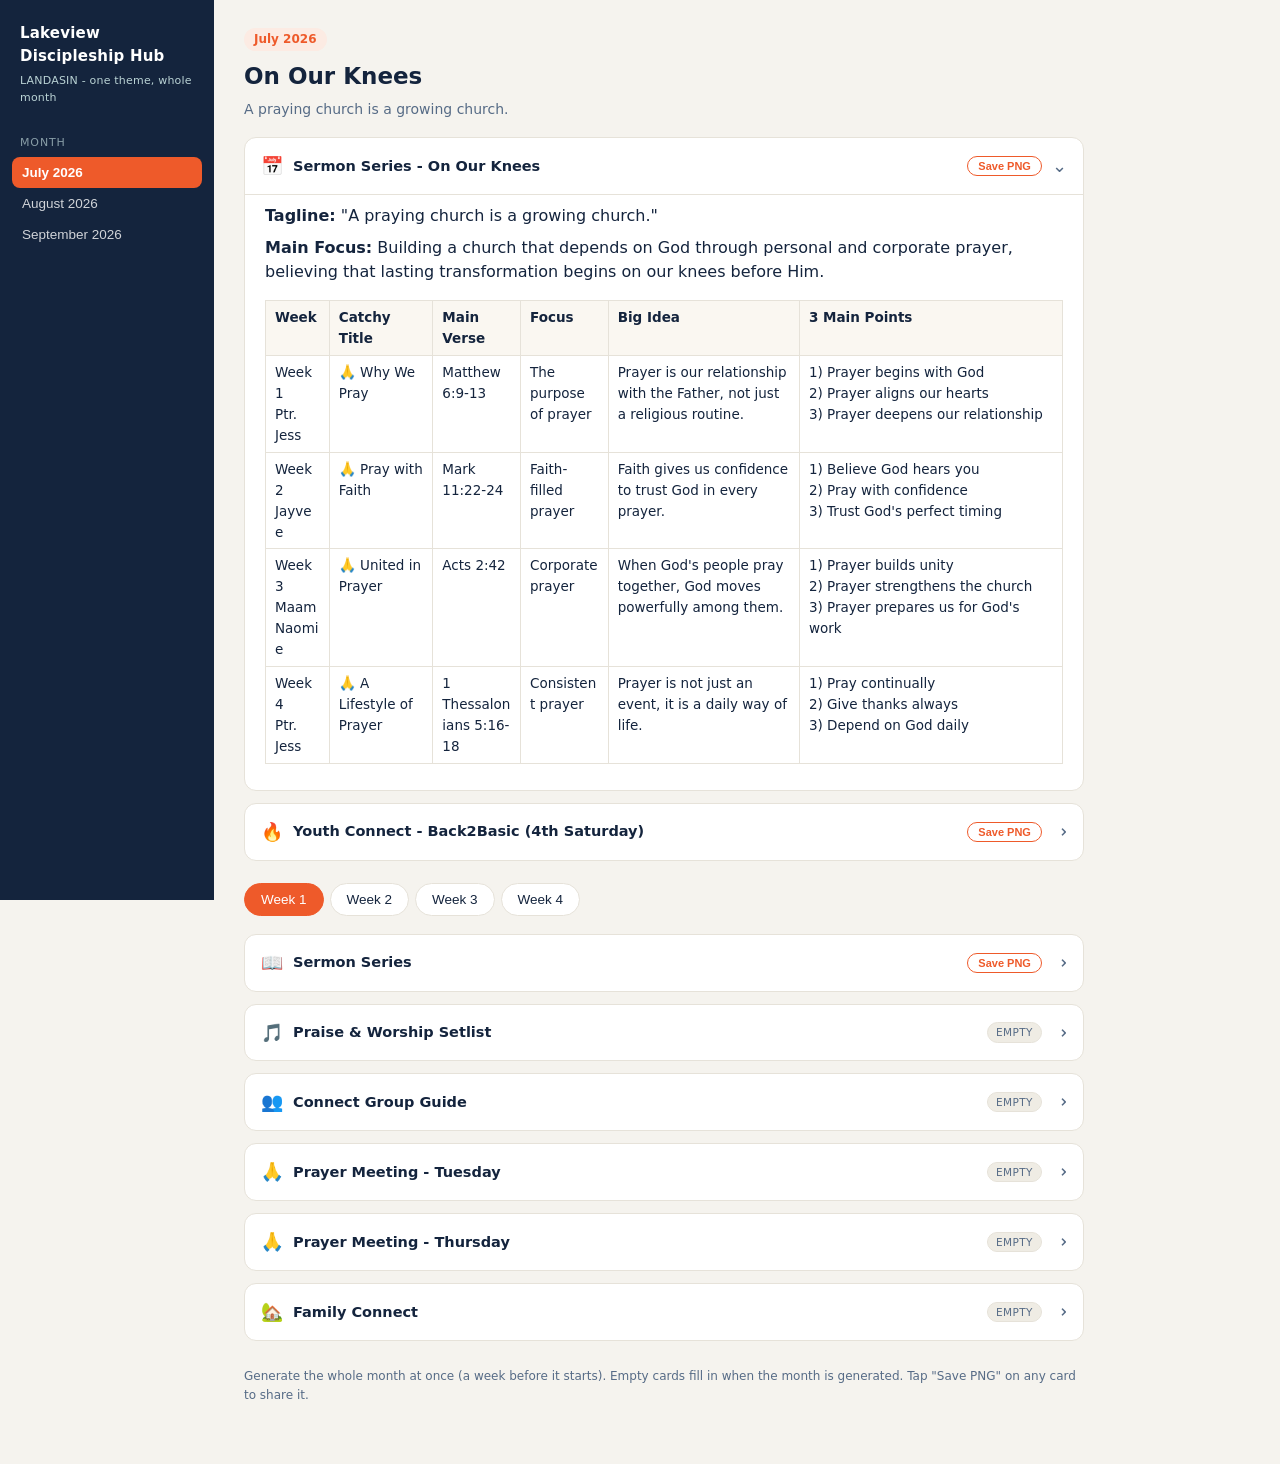
==== discipleship-hub/index.html @ 2da3706a "Add discipleship-hub (not linked in nav yet) Standalone hub at /discipleship-hub: monthly disciplesh" ====
<!doctype html>
<html lang="en">
<head>
<meta charset="utf-8">
<meta name="viewport" content="width=device-width, initial-scale=1">
<title>Lakeview Discipleship Hub</title>
<style>
  :root{
    --navy:#14243D; --navy-2:#0E2E57; --coral:#EE5A2A; --coral-soft:#FCEBE3;
    --slate:#566B86; --teal:#B9D2D4; --cream:#F5F0E3;
    --bg:#f5f3ee; --panel:#ffffff; --ink:#14243D; --muted:#566B86; --line:#e6e2d9;
    --radius:8px;
  }
  *{box-sizing:border-box}
  body{margin:0;font-family:"Avenir Next","Segoe UI",system-ui,-apple-system,Helvetica,Arial,sans-serif;background:var(--bg);color:var(--ink);line-height:1.55}
  .app{display:flex;min-height:100vh}
  .side{width:214px;flex:none;background:var(--navy);color:rgba(255,255,255,.78);padding:18px 12px;position:sticky;top:0;height:100vh;overflow:auto}
  .brand{font-weight:700;font-size:15px;color:#fff;padding:4px 8px 14px;letter-spacing:.2px}
  .brand small{display:block;font-weight:400;font-size:11px;color:var(--teal);margin-top:3px}
  .nav-h{font-size:11px;text-transform:uppercase;letter-spacing:.08em;color:rgba(185,210,212,.7);margin:14px 8px 6px}
  .month{display:block;width:100%;text-align:left;background:none;border:none;color:rgba(255,255,255,.8);padding:8px 10px;border-radius:8px;cursor:pointer;font-size:13.5px}
  .month:hover{background:rgba(255,255,255,.09);color:#fff}
  .month.active{background:var(--coral);color:#fff;font-weight:600}
  .main{flex:1;padding:26px 30px 60px;max-width:900px}
  .series{font-size:23px;font-weight:700;margin:0;color:var(--navy)}
  .series-arc{color:var(--muted);font-size:14px;margin:5px 0 0}
  .month-tag{display:inline-block;font-size:12px;color:var(--coral);background:var(--coral-soft);padding:2px 10px;border-radius:999px;margin-bottom:8px;font-weight:600}
  .weeks{display:flex;gap:6px;margin:22px 0 18px;flex-wrap:wrap}
  .wk{border:1px solid var(--line);background:var(--panel);color:var(--ink);padding:8px 16px;border-radius:999px;cursor:pointer;font-size:13.5px;font-weight:500}
  .wk:hover{border-color:var(--coral)}
  .wk.active{background:var(--coral);color:#fff;border-color:var(--coral)}
  .card{border:1px solid var(--line);background:var(--panel);border-radius:12px;margin-bottom:12px;overflow:hidden}
  .card-h{display:flex;align-items:center;gap:10px;padding:14px 16px;cursor:pointer;user-select:none}
  .card-h .ic{font-size:18px}
  .card-h .t{font-weight:600;font-size:14.5px;flex:1;color:var(--navy)}
  .card-h .cx{color:var(--muted);font-size:18px;transition:transform .18s}
  .card.collapsed .cx{transform:rotate(-90deg)}
  .card.collapsed .card-b{display:none}
  .card-b{padding:2px 20px 18px;border-top:1px solid var(--line)}
  .pngbtn{font-size:11px;color:var(--coral);background:transparent;border:1px solid var(--coral);padding:3px 10px;border-radius:999px;cursor:pointer;white-space:nowrap;font-weight:600}
  .pngbtn:hover{background:var(--coral);color:#fff}
  .empty{color:var(--muted);font-size:13.5px;padding:10px 0}
  .tag-empty{font-size:10.5px;color:var(--muted);background:#efece4;border:1px solid var(--line);padding:1px 8px;border-radius:999px;text-transform:uppercase;letter-spacing:.04em}
  .md h2{font-size:19px;margin:14px 0 6px;color:var(--navy)}
  .md h3{font-size:16px;margin:14px 0 4px;color:var(--navy)}
  .md h4{font-size:14.5px;margin:12px 0 3px;color:var(--navy)}
  .md p{margin:7px 0}
  .md ul,.md ol{margin:6px 0;padding-left:22px}
  .md li{margin:3px 0}
  .md blockquote{margin:8px 0;padding:6px 14px;border-left:3px solid var(--coral);background:var(--coral-soft);border-radius:0 8px 8px 0;color:#5a3b30}
  .md hr{border:none;border-top:1px solid var(--line);margin:14px 0}
  .tw{overflow-x:auto}
  .series-table table{table-layout:fixed}
  .series-table td,.series-table th{overflow-wrap:break-word;word-break:break-word}
  .series-table th:nth-child(1),.series-table td:nth-child(1){width:8%}
  .series-table th:nth-child(2),.series-table td:nth-child(2){width:13%}
  .series-table th:nth-child(3),.series-table td:nth-child(3){width:11%}
  .series-table th:nth-child(4),.series-table td:nth-child(4){width:11%}
  .series-table th:nth-child(5),.series-table td:nth-child(5){width:24%}
  .series-table th:nth-child(6),.series-table td:nth-child(6){width:33%}
  .md table{border-collapse:collapse;width:100%;font-size:13.5px;margin:8px 0}
  .md th,.md td{border:1px solid var(--line);padding:6px 9px;text-align:left;vertical-align:top}
  .md th{background:#faf7f1;font-weight:600;color:var(--navy)}
  .md code{background:#f1ede4;padding:1px 5px;border-radius:5px;font-size:12.5px}
  .exp-foot{margin-top:14px;padding-top:10px;border-top:1px solid var(--line);font-size:11.5px;color:var(--muted)}
  .foot{color:var(--muted);font-size:12px;margin-top:26px}
  .msg{color:var(--muted);font-size:14px;padding:20px 0}
  @media (max-width:760px){
    .app{flex-direction:column}
    .side{width:auto;height:auto;position:sticky;top:0;z-index:5;padding:12px 14px}
    .nav-h{display:none}
    #months{display:flex;gap:8px;overflow-x:auto;padding-bottom:2px;-webkit-overflow-scrolling:touch}
    .month{width:auto;flex:0 0 auto;white-space:nowrap;padding:7px 14px;border:1px solid rgba(255,255,255,.16)}
    .main{padding:16px 15px 48px;max-width:100%}
    .series{font-size:20px}
    .card-b{padding:2px 15px 16px}
  }
</style>
</head>
<body>
<div class="app">
  <aside class="side">
    <div class="brand">Lakeview Discipleship Hub<small>LANDASIN - one theme, whole month</small></div>
    <div class="nav-h">Month</div>
    <div id="months"></div>
  </aside>
  <main class="main" id="main"><div class="msg">Loading...</div></main>
</div>

<script>
const RES = [
  {key:'sermon', ic:'📖', label:'Sermon Series'},
  {key:'setlist', ic:'🎵', label:'Praise & Worship Setlist'},
  {key:'connectGroup', ic:'👥', label:'Connect Group Guide'},
  {key:'prayerTue', ic:'🙏', label:'Prayer Meeting - Tuesday'},
  {key:'prayerThu', ic:'🙏', label:'Prayer Meeting - Thursday'},
  {key:'familyConnect', ic:'🏡', label:'Family Connect'}
];

let monthsList = [];
let cache = {};
let state = { month: null, week: 1 };

function esc(s){ return String(s).replace(/&/g,'&amp;').replace(/</g,'&lt;').replace(/>/g,'&gt;'); }
function inline(s){
  s = esc(s);
  s = s.replace(/\*\*([^*]+)\*\*/g,'<strong>$1</strong>');
  s = s.replace(/\*([^*]+)\*/g,'<em>$1</em>');
  s = s.replace(/`([^`]+)`/g,'<code>$1</code>');
  return s;
}
function md(src){
  if(!src) return '';
  const lines = src.split('\n');
  let html = '', i = 0;
  while(i < lines.length){
    let ln = lines[i];
    if(/^\s*$/.test(ln)){ i++; continue; }
    if(/^\|/.test(ln)){
      let tbl = []; while(i < lines.length && /^\|/.test(lines[i])){ tbl.push(lines[i]); i++; }
      const rows = tbl.filter(r => !/^\|[\s|:-]+\|?\s*$/.test(r));
      html += '<div class="tw"><table>';
      rows.forEach((r, ri) => {
        const cells = r.split('|').slice(1,-1).map(c => c.trim());
        const tag = ri===0 ? 'th' : 'td';
        html += '<tr>' + cells.map(c => '<'+tag+'>'+inline(c).replace(/&lt;br\s*\/?&gt;/gi,'<br>')+'</'+tag+'>').join('') + '</tr>';
      });
      html += '</table></div>'; continue;
    }
    let m;
    if(m = ln.match(/^(#{1,4})\s+(.*)$/)){ const lv = Math.min(m[1].length+1,4); html += '<h'+lv+'>'+inline(m[2])+'</h'+lv+'>'; i++; continue; }
    if(/^>\s?/.test(ln)){ html += '<blockquote>'+inline(ln.replace(/^>\s?/,''))+'</blockquote>'; i++; continue; }
    if(/^---\s*$/.test(ln)){ html += '<hr>'; i++; continue; }
    if(/^\s*[-*]\s+/.test(ln) || /^\s*\d+\.\s+/.test(ln)){
      const ordered = /^\s*\d+\./.test(ln);
      html += ordered ? '<ol>' : '<ul>';
      while(i < lines.length && (/^\s*[-*]\s+/.test(lines[i]) || /^\s*\d+\.\s+/.test(lines[i]))){
        const indent = lines[i].match(/^\s*/)[0].length;
        let txt = lines[i].replace(/^\s*(?:[-*]|\d+\.)\s+/,'');
        html += '<li'+(indent>=2?' style="list-style:circle"':'')+'>'+inline(txt)+'</li>';
        i++;
      }
      html += ordered ? '</ol>' : '</ul>'; continue;
    }
    html += '<p>'+inline(ln)+'</p>'; i++;
  }
  return html;
}

function renderMonths(){
  const el = document.getElementById('months');
  el.innerHTML = monthsList.map(m =>
    '<button class="month'+(m.key===state.month?' active':'')+'" data-m="'+m.key+'">'+esc(m.label)+'</button>'
  ).join('');
  el.querySelectorAll('.month').forEach(b => b.onclick = () => loadMonth(b.dataset.m));
}

function cardHead(ic,label,has){
  return '<div class="card-h" data-toggle="1"><span class="ic">'+ic+'</span><span class="t">'+esc(label)+'</span>'
    + (has===false?'<span class="tag-empty">empty</span>':'')
    + (has!==false?'<button class="pngbtn no-export" data-png="1">Save PNG</button>':'')
    + '<span class="cx no-export">⌄</span></div>';
}
function card(res, content){
  const has = !!content;
  const body = has ? '<div class="md">'+md(content)+'</div>' : '<div class="empty">Not generated yet - it fills in when the month is generated.</div>';
  return '<div class="card collapsed" data-label="'+esc(res.label)+'" data-scope="week">'
    + cardHead(res.ic, res.label, has)
    + '<div class="card-b">'+body+'</div></div>';
}

function sanitize(s){ return s.replace(/[^a-z0-9]+/gi,'-').replace(/^-+|-+$/g,''); }

function exportCard(cardEl, footerText, fileName, W, scale){
  W = W || 680; scale = scale || 3;
  const css = [...document.querySelectorAll('style')].map(s => s.textContent).join('\n');
  const clone = cardEl.cloneNode(true);
  clone.classList.remove('collapsed');
  clone.querySelectorAll('.no-export').forEach(n => n.remove());
  clone.style.margin = '0';
  const foot = document.createElement('div');
  foot.className = 'exp-foot';
  foot.textContent = footerText;
  (clone.querySelector('.card-b') || clone).appendChild(foot);
  const inner = document.createElement('div');
  inner.style.cssText = 'width:'+W+'px;background:#fff;padding:16px';
  inner.appendChild(clone);
  const meas = document.createElement('div');
  meas.style.cssText = 'position:fixed;left:-99999px;top:0';
  meas.appendChild(inner);
  document.body.appendChild(meas);
  const H = Math.ceil(inner.getBoundingClientRect().height);
  const htmlStr = new XMLSerializer().serializeToString(inner);
  document.body.removeChild(meas);
  const svg = '<svg xmlns="http://www.w3.org/2000/svg" width="'+W+'" height="'+H+'"><foreignObject width="100%" height="100%"><div xmlns="http://www.w3.org/1999/xhtml"><style>'+css+'</style>'+htmlStr+'</div></foreignObject></svg>';
  const img = new Image();
  img.onload = () => {
    try{
      const c = document.createElement('canvas');
      c.width = W * scale; c.height = H * scale;
      const x = c.getContext('2d');
      x.fillStyle = '#fff'; x.fillRect(0, 0, c.width, c.height);
      x.drawImage(img, 0, 0, c.width, c.height);
      const trigger = (href, revoke) => {
        const a = document.createElement('a');
        a.download = fileName; a.href = href;
        document.body.appendChild(a); a.click(); a.remove();
        if(revoke) setTimeout(() => URL.revokeObjectURL(href), 5000);
      };
      if(c.toBlob){
        c.toBlob(bl => { bl ? trigger(URL.createObjectURL(bl), true) : trigger(c.toDataURL('image/png')); }, 'image/png');
      } else { trigger(c.toDataURL('image/png')); }
    }catch(err){ alert('Could not save the PNG - your browser blocked the export (' + err.message + ').'); }
  };
  img.onerror = () => alert('Could not render the PNG. Please open the hub in Chrome or Safari on a computer.');
  img.src = 'data:image/svg+xml;base64,' + btoa(unescape(encodeURIComponent(svg)));
}

function render(){
  renderMonths();
  const M = cache[state.month];
  if(!M){ return; }
  const wk = (M.weeks && M.weeks[String(state.week)]) || {};
  let h = '';
  h += '<div class="month-tag">'+esc(M.label)+'</div>';
  if(M.seriesTitle){
    h += '<h1 class="series">'+esc(M.seriesTitle)+'</h1>';
    if(M.seriesArc) h += '<p class="series-arc">'+esc(M.seriesArc)+'</p>';
  } else {
    h += '<h1 class="series">No series yet</h1><p class="series-arc">Give the monthly theme and generate the month to populate this.</p>';
  }
  if(M.seriesOverview){
    h += '<div class="card" data-label="Sermon Series" data-scope="month" data-exportw="1080" style="margin-top:16px">'
      + cardHead('📅', M.seriesOverview.title, true)
      + '<div class="card-b"><div class="md series-table">'+md(M.seriesOverview.md)+'</div></div></div>';
  }
  if(M.youthConnect){
    h += '<div class="card collapsed" data-label="Youth Connect" data-scope="month" style="margin-top:12px">'
      + cardHead('🔥', M.youthConnect.title, true)
      + '<div class="card-b"><div class="md">'+md(M.youthConnect.md)+'</div></div></div>';
  }
  h += '<div class="weeks">'+[1,2,3,4].map(w => '<button class="wk'+(w===state.week?' active':'')+'" data-w="'+w+'">Week '+w+'</button>').join('')+'</div>';
  h += RES.map(r => card(r, wk[r.key])).join('');
  h += '<div class="foot">Generate the whole month at once (a week before it starts). Empty cards fill in when the month is generated. Tap "Save PNG" on any card to share it.</div>';
  const main = document.getElementById('main');
  main.innerHTML = h;
  main.querySelectorAll('.wk').forEach(b => b.onclick = () => { state.week = +b.dataset.w; render(); });
  main.querySelectorAll('[data-toggle]').forEach(hd => hd.onclick = () => hd.parentElement.classList.toggle('collapsed'));
  main.querySelectorAll('.pngbtn').forEach(btn => btn.onclick = (e) => {
    e.stopPropagation();
    const cd = btn.closest('.card');
    const title = cd.dataset.label;
    const isMonth = cd.dataset.scope === 'month';
    const ctx = isMonth ? '' : ('Week ' + state.week);
    const footer = 'Lakeview UMC   ·   ' + M.label + (ctx ? '   ·   ' + ctx : '');
    const fname = sanitize(title + ' ' + M.label + (ctx ? ' ' + ctx : '')) + '.png';
    const ew = parseInt(cd.dataset.exportw) || 680;
    exportCard(cd, footer, fname, ew, 3);
  });
}

async function loadMonth(key){
  state.month = key; state.week = 1;
  if(!cache[key]){
    try{
      const r = await fetch('data/'+key+'.json', {cache:'no-store'});
      cache[key] = await r.json();
    }catch(e){
      document.getElementById('main').innerHTML = '<div class="msg">Could not load '+esc(key)+'. If you opened this file directly, run it through a web server (or GitHub Pages) - browsers block loading data files from file://.</div>';
      renderMonths(); return;
    }
  }
  render();
}

async function boot(){
  try{
    const r = await fetch('data/index.json', {cache:'no-store'});
    const idx = await r.json();
    monthsList = idx.months || [];
  }catch(e){
    document.getElementById('main').innerHTML = '<div class="msg">Could not load the month index. Serve this over a web server or GitHub Pages - opening the HTML directly from disk blocks data loading.</div>';
    return;
  }
  if(monthsList.length) loadMonth(monthsList[0].key);
}
boot();
</script>
</body>
</html>
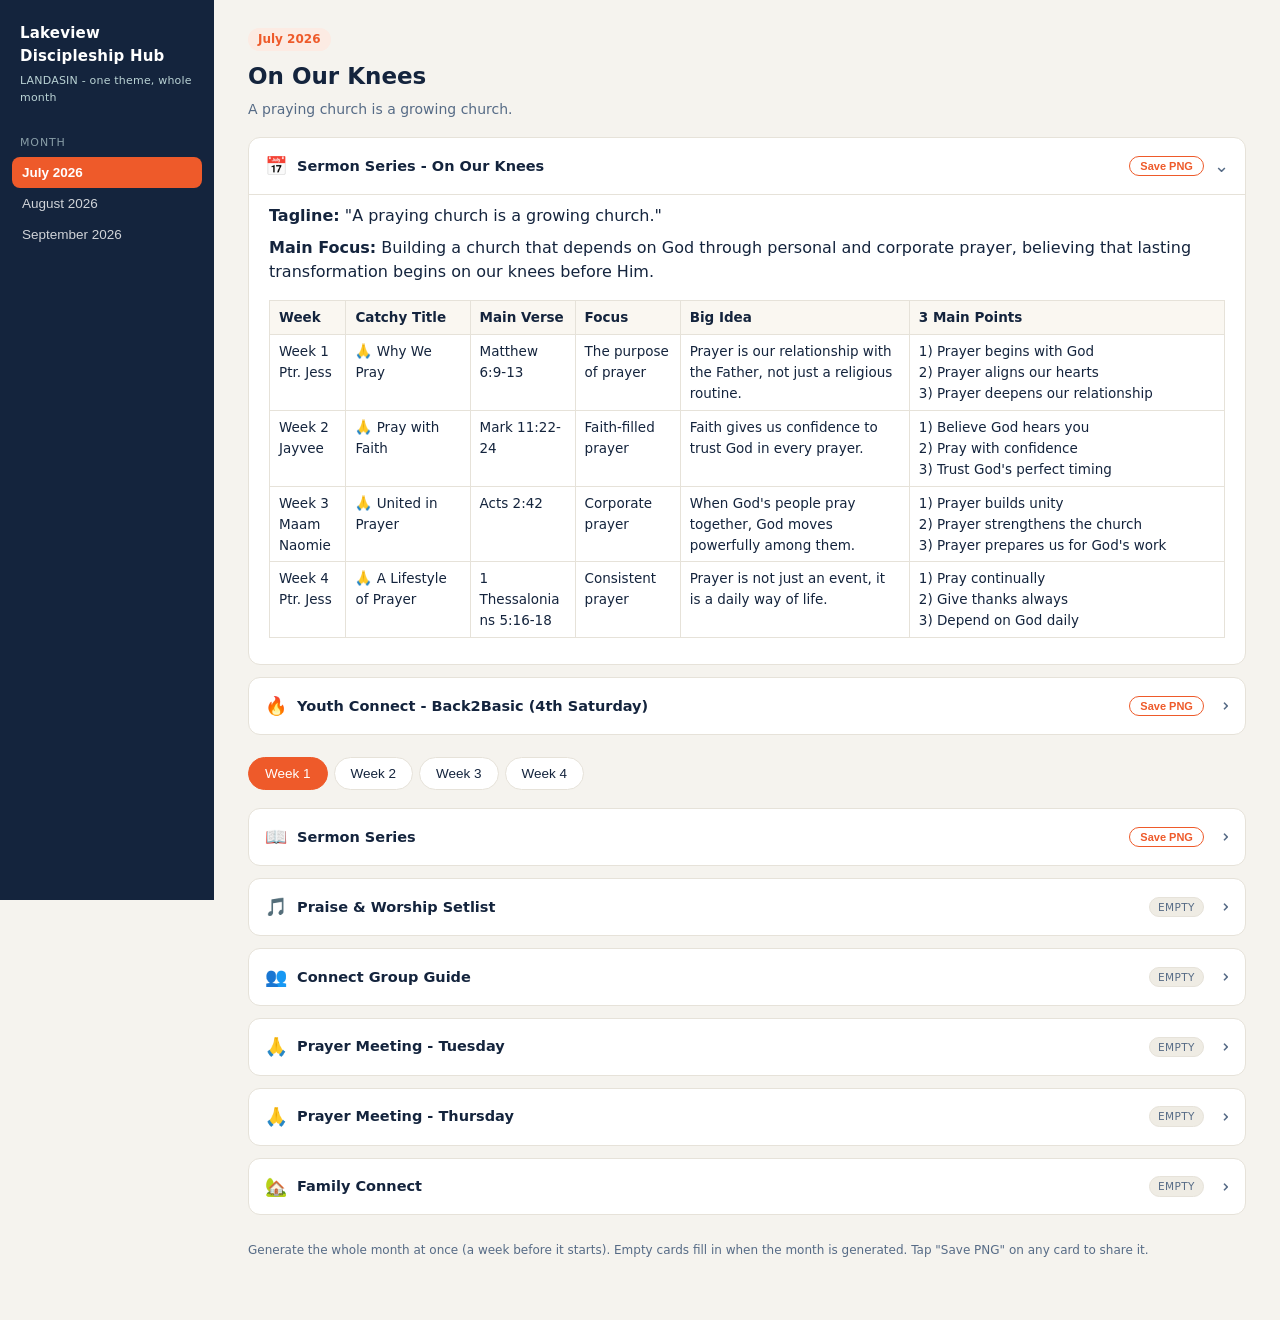
==== commit 6ab06541: "discipleship-hub: widen content area so tables aren't compressed Co-Authored-By: Claude Opus 4.8 <no" ====
--- a/discipleship-hub/index.html
+++ b/discipleship-hub/index.html
@@ -21,7 +21,7 @@
   .month{display:block;width:100%;text-align:left;background:none;border:none;color:rgba(255,255,255,.8);padding:8px 10px;border-radius:8px;cursor:pointer;font-size:13.5px}
   .month:hover{background:rgba(255,255,255,.09);color:#fff}
   .month.active{background:var(--coral);color:#fff;font-weight:600}
-  .main{flex:1;padding:26px 30px 60px;max-width:900px}
+  .main{flex:1;padding:26px 34px 60px;max-width:1440px}
   .series{font-size:23px;font-weight:700;margin:0;color:var(--navy)}
   .series-arc{color:var(--muted);font-size:14px;margin:5px 0 0}
   .month-tag{display:inline-block;font-size:12px;color:var(--coral);background:var(--coral-soft);padding:2px 10px;border-radius:999px;margin-bottom:8px;font-weight:600}
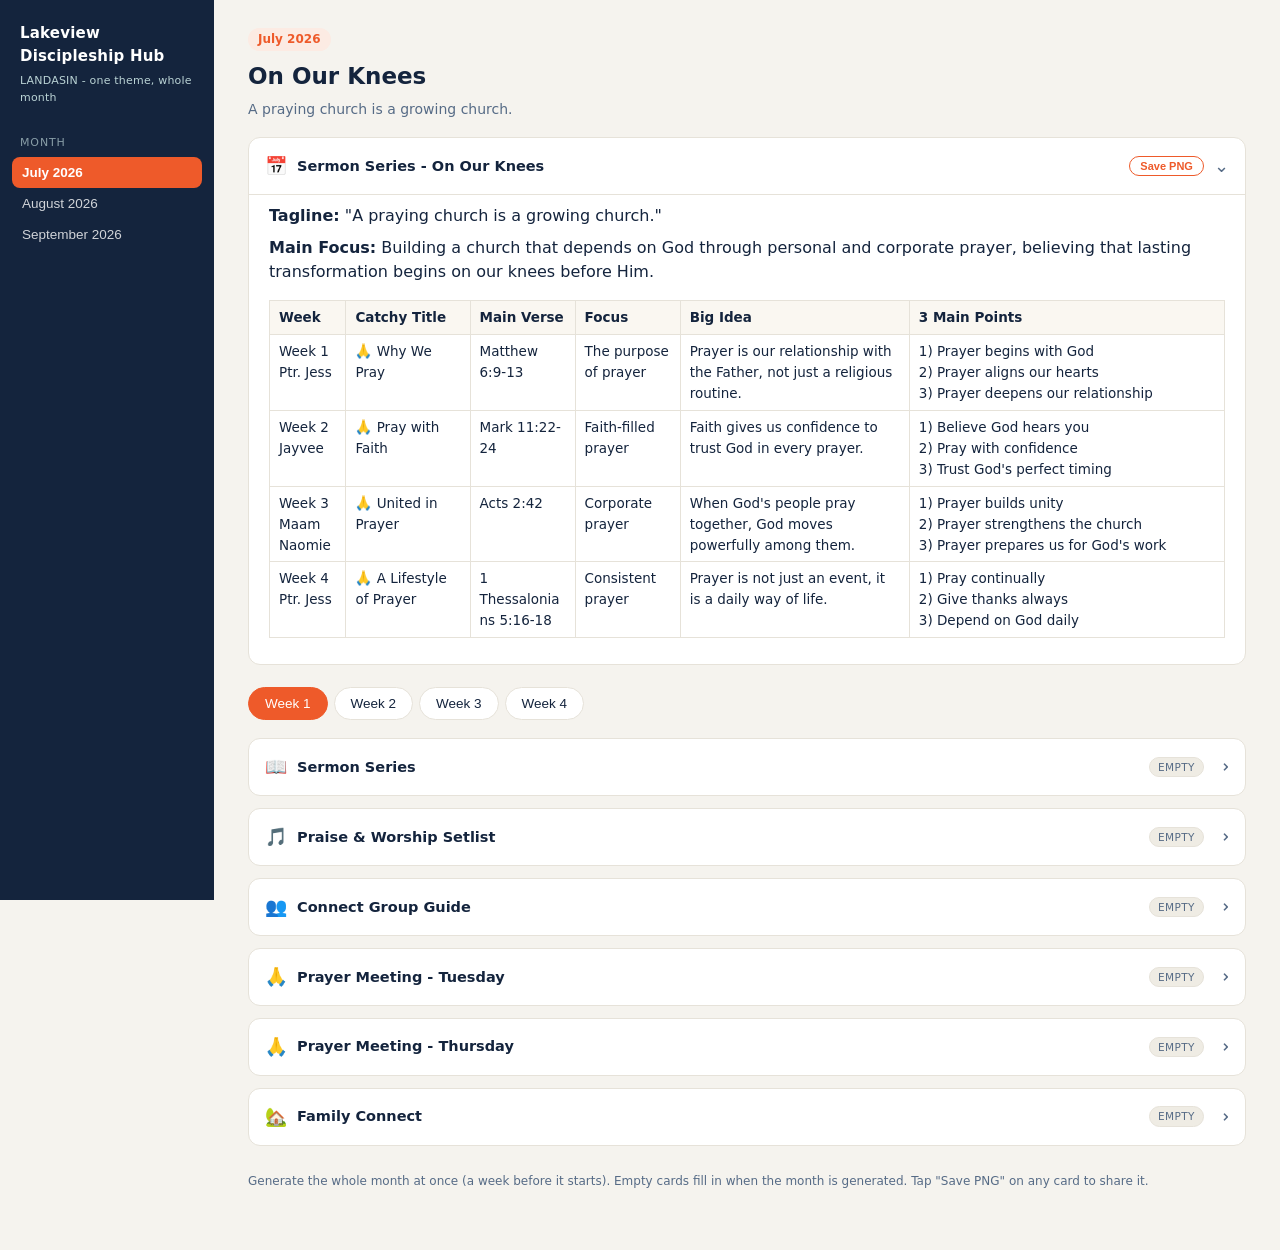
==== commit 6fc49306: "discipleship-hub: mobile-friendly tables + July starts on Week 4 Co-Authored-By: Claude Opus 4.8 <no" ====
--- a/discipleship-hub/index.html
+++ b/discipleship-hub/index.html
@@ -50,14 +50,41 @@
   .md blockquote{margin:8px 0;padding:6px 14px;border-left:3px solid var(--coral);background:var(--coral-soft);border-radius:0 8px 8px 0;color:#5a3b30}
   .md hr{border:none;border-top:1px solid var(--line);margin:14px 0}
   .tw{overflow-x:auto}
-  .series-table table{table-layout:fixed}
   .series-table td,.series-table th{overflow-wrap:break-word;word-break:break-word}
-  .series-table th:nth-child(1),.series-table td:nth-child(1){width:8%}
-  .series-table th:nth-child(2),.series-table td:nth-child(2){width:13%}
-  .series-table th:nth-child(3),.series-table td:nth-child(3){width:11%}
-  .series-table th:nth-child(4),.series-table td:nth-child(4){width:11%}
-  .series-table th:nth-child(5),.series-table td:nth-child(5){width:24%}
-  .series-table th:nth-child(6),.series-table td:nth-child(6){width:33%}
+  @media (min-width:761px){
+    .series-table table{table-layout:fixed}
+    .series-table th:nth-child(1),.series-table td:nth-child(1){width:8%}
+    .series-table th:nth-child(2),.series-table td:nth-child(2){width:13%}
+    .series-table th:nth-child(3),.series-table td:nth-child(3){width:11%}
+    .series-table th:nth-child(4),.series-table td:nth-child(4){width:11%}
+    .series-table th:nth-child(5),.series-table td:nth-child(5){width:24%}
+    .series-table th:nth-child(6),.series-table td:nth-child(6){width:33%}
+  }
+  @media (max-width:760px){
+    .md .tw{overflow:visible}
+    .md table,.md tbody,.md tr,.md td{display:block;width:auto}
+    .md tr:first-child{display:none}
+    .md tr{border:1px solid var(--line);border-radius:10px;margin:0 0 10px;padding:9px 13px;background:var(--panel)}
+    .md td{border:none;padding:4px 0}
+    .md td::before{content:attr(data-label);display:block;font-size:11px;font-weight:600;text-transform:uppercase;letter-spacing:.03em;color:var(--slate);margin-bottom:2px}
+    .md td:first-child{font-weight:600;color:var(--navy);border-bottom:1px solid var(--line);padding-bottom:6px;margin-bottom:4px}
+    .md td:first-child::before{display:none}
+    .series-table .md td:first-child,.series-table td:first-child{font-size:16px}
+  }
+  .pngw .tw{overflow:visible!important}
+  .pngw table{display:table!important}
+  .pngw tbody{display:table-row-group!important}
+  .pngw tr{display:table-row!important;border:none!important;margin:0!important;padding:0!important;background:none!important;border-radius:0!important}
+  .pngw td,.pngw th{display:table-cell!important;border:1px solid var(--line)!important;padding:6px 9px!important}
+  .pngw td::before{display:none!important}
+  .pngw td:first-child{font-weight:400!important;color:var(--ink)!important;font-size:13.5px!important;margin:0!important;border-bottom:1px solid var(--line)!important}
+  .pngw .series-table table{table-layout:fixed!important}
+  .pngw .series-table td:nth-child(1),.pngw .series-table th:nth-child(1){width:8%!important}
+  .pngw .series-table td:nth-child(2),.pngw .series-table th:nth-child(2){width:13%!important}
+  .pngw .series-table td:nth-child(3),.pngw .series-table th:nth-child(3){width:11%!important}
+  .pngw .series-table td:nth-child(4),.pngw .series-table th:nth-child(4){width:11%!important}
+  .pngw .series-table td:nth-child(5),.pngw .series-table th:nth-child(5){width:24%!important}
+  .pngw .series-table td:nth-child(6),.pngw .series-table th:nth-child(6){width:33%!important}
   .md table{border-collapse:collapse;width:100%;font-size:13.5px;margin:8px 0}
   .md th,.md td{border:1px solid var(--line);padding:6px 9px;text-align:left;vertical-align:top}
   .md th{background:#faf7f1;font-weight:600;color:var(--navy)}
@@ -119,11 +146,15 @@
     if(/^\|/.test(ln)){
       let tbl = []; while(i < lines.length && /^\|/.test(lines[i])){ tbl.push(lines[i]); i++; }
       const rows = tbl.filter(r => !/^\|[\s|:-]+\|?\s*$/.test(r));
+      const hdr = rows.length ? rows[0].split('|').slice(1,-1).map(c => c.trim()) : [];
       html += '<div class="tw"><table>';
       rows.forEach((r, ri) => {
         const cells = r.split('|').slice(1,-1).map(c => c.trim());
-        const tag = ri===0 ? 'th' : 'td';
-        html += '<tr>' + cells.map(c => '<'+tag+'>'+inline(c).replace(/&lt;br\s*\/?&gt;/gi,'<br>')+'</'+tag+'>').join('') + '</tr>';
+        if(ri===0){
+          html += '<tr>' + cells.map(c => '<th>'+inline(c).replace(/&lt;br\s*\/?&gt;/gi,'<br>')+'</th>').join('') + '</tr>';
+        } else {
+          html += '<tr>' + cells.map((c,ci) => '<td data-label="'+esc(hdr[ci]||'')+'">'+inline(c).replace(/&lt;br\s*\/?&gt;/gi,'<br>')+'</td>').join('') + '</tr>';
+        }
       });
       html += '</table></div>'; continue;
     }
@@ -183,6 +214,7 @@
   foot.textContent = footerText;
   (clone.querySelector('.card-b') || clone).appendChild(foot);
   const inner = document.createElement('div');
+  inner.className = 'pngw';
   inner.style.cssText = 'width:'+W+'px;background:#fff;padding:16px';
   inner.appendChild(clone);
   const meas = document.createElement('div');
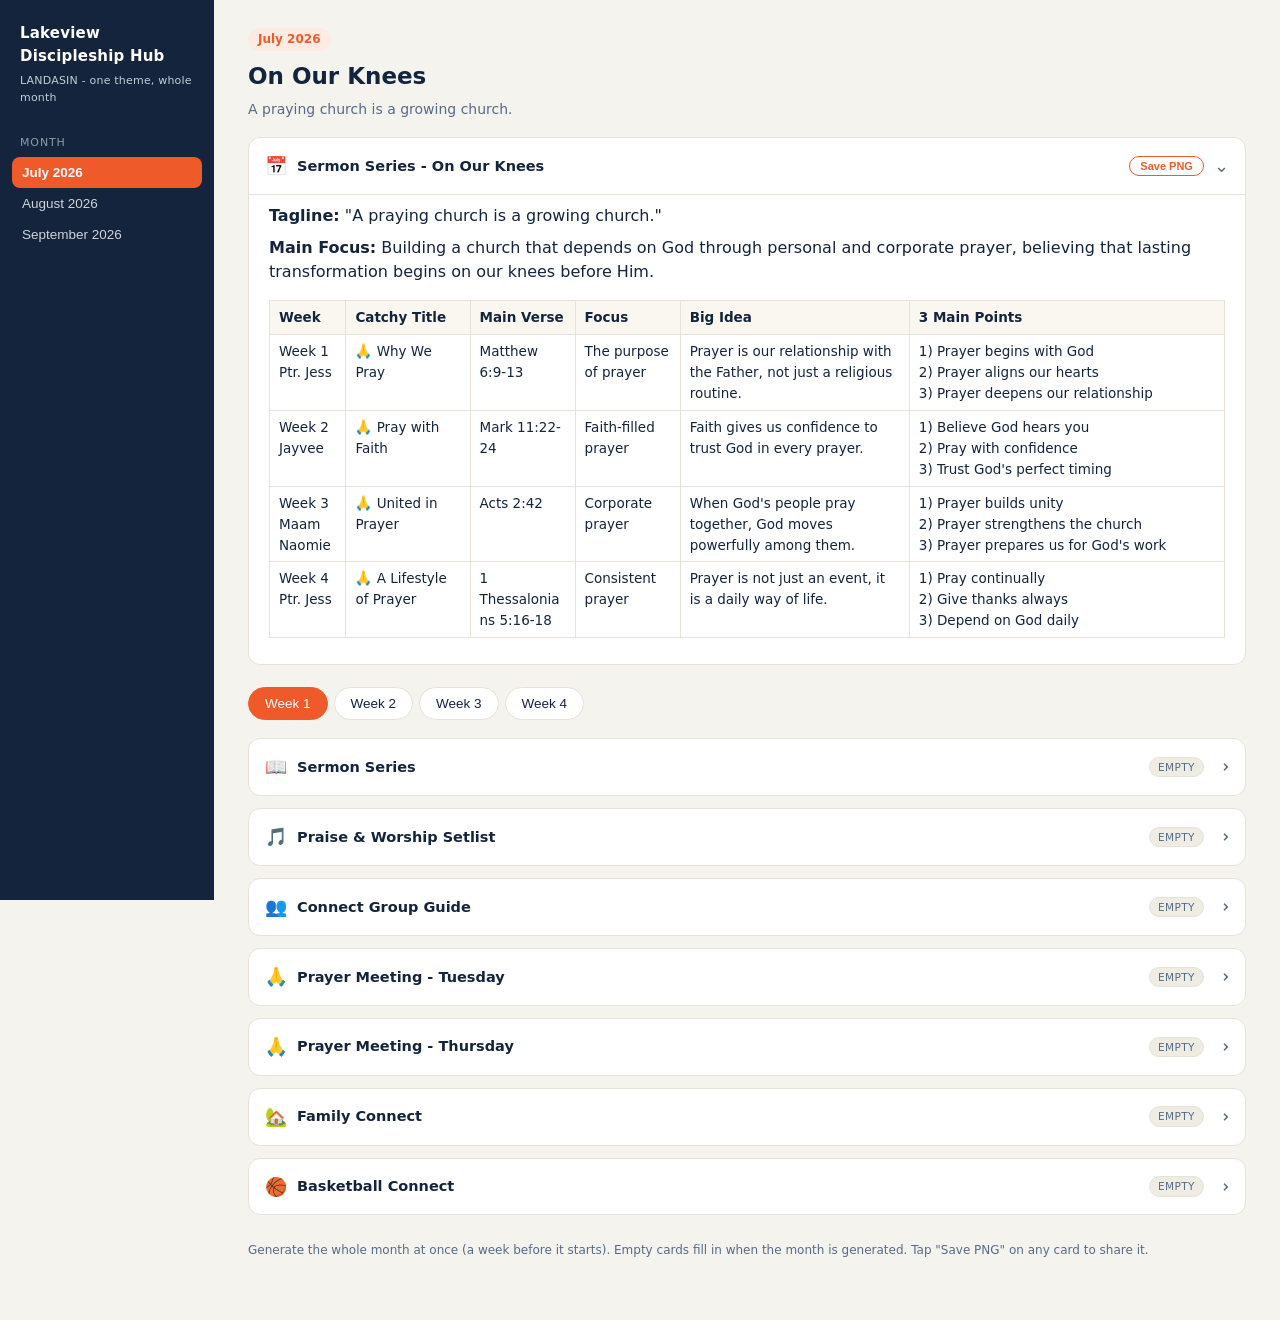
==== commit de0201b6: "discipleship-hub: Basketball Connect weekly guides (July W4 + August) Co-Authored-By: Claude Opus 4." ====
--- a/discipleship-hub/index.html
+++ b/discipleship-hub/index.html
@@ -121,7 +121,8 @@
   {key:'connectGroup', ic:'👥', label:'Connect Group Guide'},
   {key:'prayerTue', ic:'🙏', label:'Prayer Meeting - Tuesday'},
   {key:'prayerThu', ic:'🙏', label:'Prayer Meeting - Thursday'},
-  {key:'familyConnect', ic:'🏡', label:'Family Connect'}
+  {key:'familyConnect', ic:'🏡', label:'Family Connect'},
+  {key:'basketballConnect', ic:'🏀', label:'Basketball Connect'}
 ];
 
 let monthsList = [];
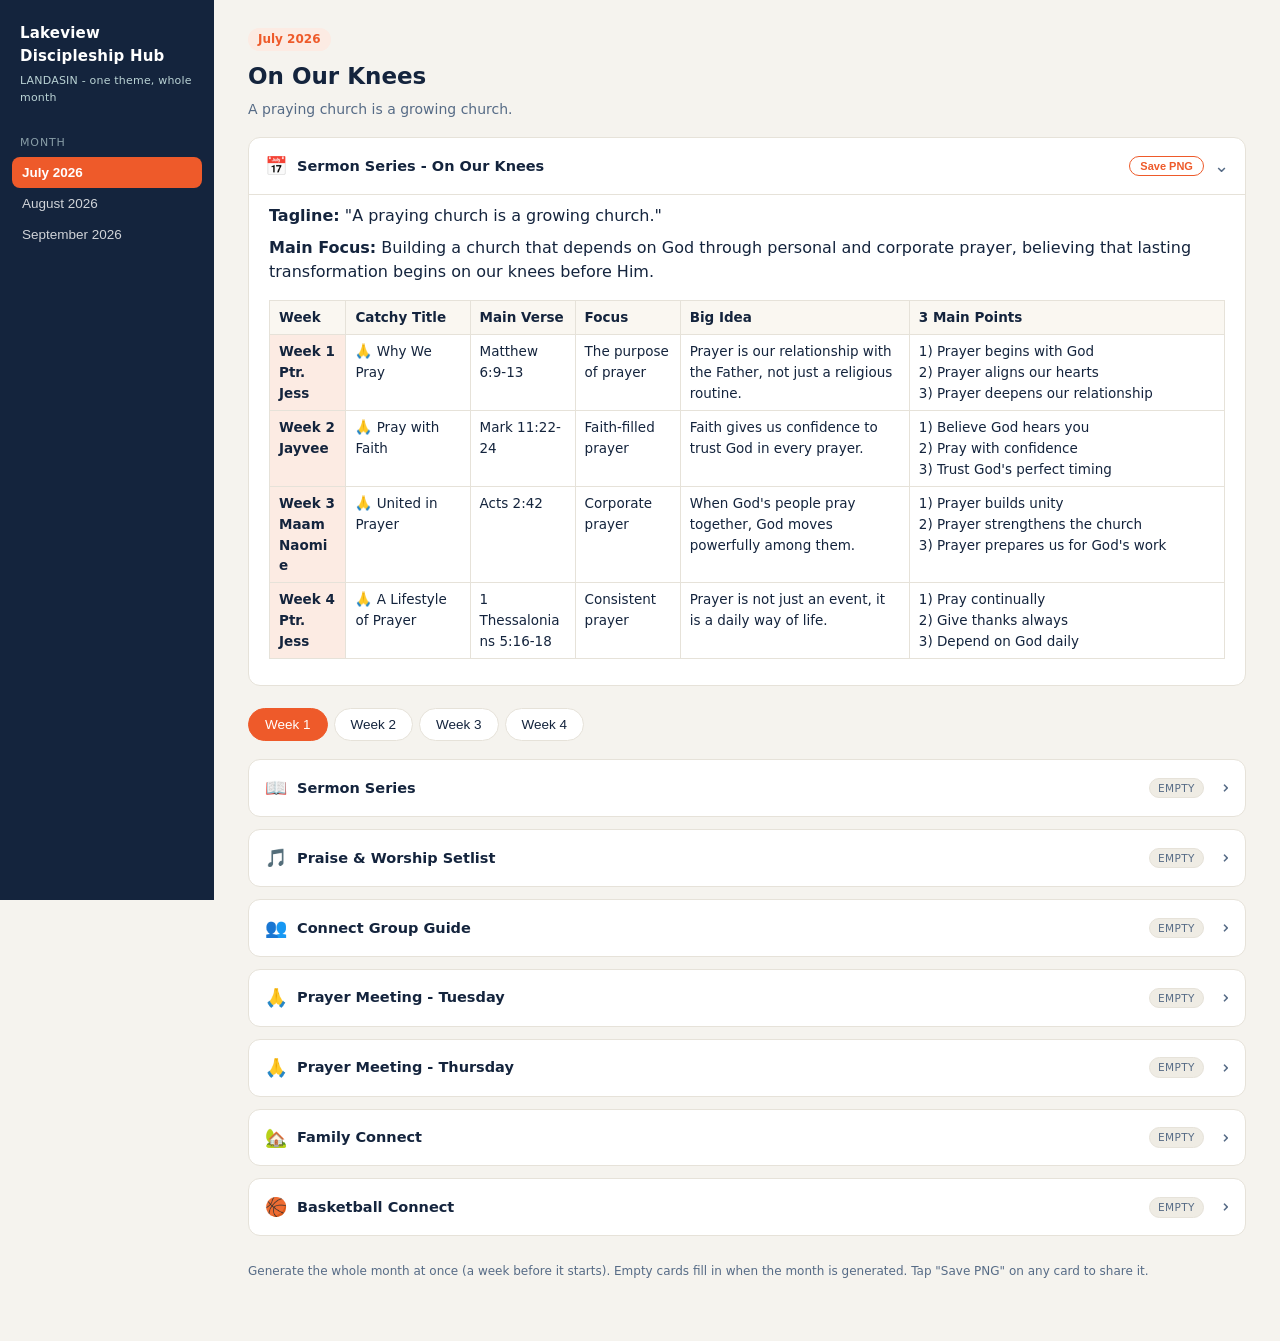
==== commit 3bfb06ce: "discipleship-hub: highlight Week/speaker cells in series table Co-Authored-By: Claude Opus 4.8 <nore" ====
--- a/discipleship-hub/index.html
+++ b/discipleship-hub/index.html
@@ -51,6 +51,7 @@
   .md hr{border:none;border-top:1px solid var(--line);margin:14px 0}
   .tw{overflow-x:auto}
   .series-table td,.series-table th{overflow-wrap:break-word;word-break:break-word}
+  .series-table td:first-child{background:var(--coral-soft);font-weight:600;color:var(--navy)}
   @media (min-width:761px){
     .series-table table{table-layout:fixed}
     .series-table th:nth-child(1),.series-table td:nth-child(1){width:8%}
@@ -70,6 +71,7 @@
     .md td:first-child{font-weight:600;color:var(--navy);border-bottom:1px solid var(--line);padding-bottom:6px;margin-bottom:4px}
     .md td:first-child::before{display:none}
     .series-table .md td:first-child,.series-table td:first-child{font-size:16px}
+    .series-table td:first-child{margin:-9px -13px 6px;padding:8px 13px;border-radius:9px 9px 0 0}
   }
   .pngw .tw{overflow:visible!important}
   .pngw table{display:table!important}
@@ -77,7 +79,8 @@
   .pngw tr{display:table-row!important;border:none!important;margin:0!important;padding:0!important;background:none!important;border-radius:0!important}
   .pngw td,.pngw th{display:table-cell!important;border:1px solid var(--line)!important;padding:6px 9px!important}
   .pngw td::before{display:none!important}
-  .pngw td:first-child{font-weight:400!important;color:var(--ink)!important;font-size:13.5px!important;margin:0!important;border-bottom:1px solid var(--line)!important}
+  .pngw td:first-child{font-weight:400!important;color:var(--ink)!important;font-size:13.5px!important;margin:0!important;border-bottom:1px solid var(--line)!important;border-radius:0!important}
+  .pngw .series-table td:first-child{background:var(--coral-soft)!important;font-weight:600!important;color:var(--navy)!important}
   .pngw .series-table table{table-layout:fixed!important}
   .pngw .series-table td:nth-child(1),.pngw .series-table th:nth-child(1){width:8%!important}
   .pngw .series-table td:nth-child(2),.pngw .series-table th:nth-child(2){width:13%!important}
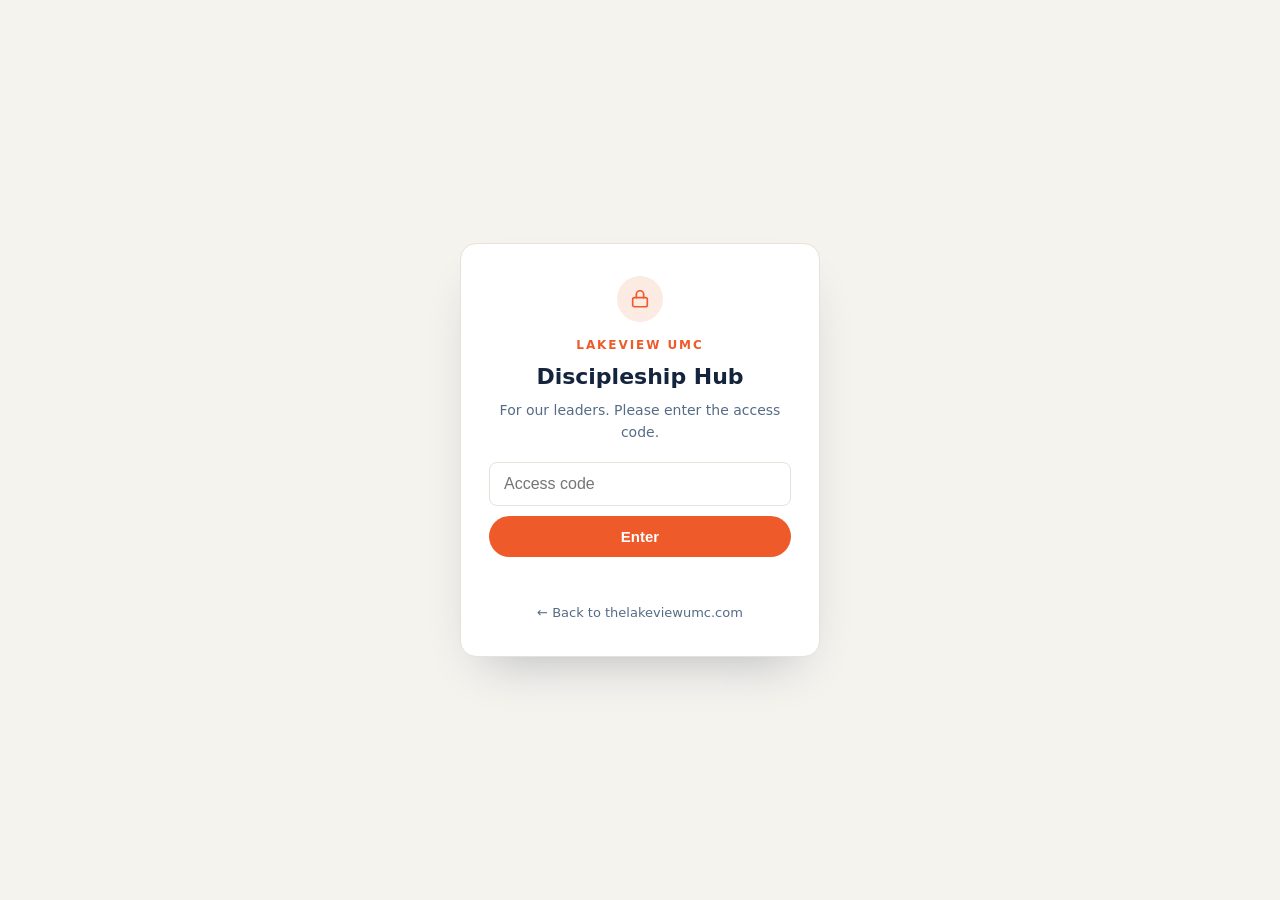
==== commit c2f1f833: "Add Discipleship Hub: nav link (under Worship Coordinator), Home button, hashed leader access gate (" ====
--- a/discipleship-hub/index.html
+++ b/discipleship-hub/index.html
@@ -3,6 +3,7 @@
 <head>
 <meta charset="utf-8">
 <meta name="viewport" content="width=device-width, initial-scale=1">
+<script>if(localStorage.getItem("lvumc_dh_unlocked")==="1"){document.documentElement.classList.add("unlocked");}</script>
 <title>Lakeview Discipleship Hub</title>
 <style>
   :root{
@@ -105,16 +106,53 @@
     .series{font-size:20px}
     .card-b{padding:2px 15px 16px}
   }
+  /* home button */
+  .home-link{display:inline-flex;align-items:center;gap:6px;color:var(--teal);font-size:13px;font-weight:600;
+    text-decoration:none;padding:7px 11px;border-radius:8px;margin-bottom:10px;border:1px solid rgba(255,255,255,.16)}
+  .home-link:hover{background:rgba(255,255,255,.10);color:#fff}
+  /* leader access gate */
+  html:not(.unlocked) .app{display:none}
+  #gate{position:fixed;inset:0;display:grid;place-items:center;background:var(--bg);padding:24px;z-index:100}
+  html.unlocked #gate{display:none}
+  .gate-card{background:var(--panel);border:1px solid var(--line);border-radius:16px;padding:32px 28px;max-width:360px;width:100%;text-align:center;box-shadow:0 24px 48px -24px rgba(20,36,61,.30)}
+  .gate-lock{width:46px;height:46px;border-radius:50%;background:var(--coral-soft);color:var(--coral);display:grid;place-items:center;margin:0 auto 14px}
+  .gate-eyebrow{font-size:12px;letter-spacing:.16em;text-transform:uppercase;color:var(--coral);font-weight:700;margin:0}
+  .gate-title{font-size:22px;margin:6px 0;color:var(--navy)}
+  .gate-sub{color:var(--muted);font-size:14px;margin:0 0 18px}
+  .gate-form{display:flex;flex-direction:column;gap:10px}
+  .gate-input{font-size:16px;padding:12px 14px;border:1px solid var(--line);border-radius:8px;background:#fff;color:var(--ink)}
+  .gate-input:focus{outline:2px solid var(--coral-soft);outline-offset:1px;border-color:var(--coral)}
+  .gate-btn{background:var(--coral);color:#fff;border:0;border-radius:999px;padding:12px;font-weight:600;font-size:15px;cursor:pointer}
+  .gate-btn:hover{filter:brightness(1.06)}
+  .gate-error{font-size:13px;color:#C0526A;min-height:18px;margin:2px 0 0;font-weight:500}
+  .gate-back{display:inline-block;margin-top:16px;font-size:13px;color:var(--muted);text-decoration:none}
+  .gate-back:hover{color:var(--coral);text-decoration:underline}
 </style>
 </head>
 <body>
 <div class="app">
   <aside class="side">
+    <a class="home-link" href="/">&#8592; Home</a>
     <div class="brand">Lakeview Discipleship Hub<small>LANDASIN - one theme, whole month</small></div>
     <div class="nav-h">Month</div>
     <div id="months"></div>
   </aside>
   <main class="main" id="main"><div class="msg">Loading...</div></main>
+</div>
+
+<div id="gate">
+  <div class="gate-card">
+    <div class="gate-lock" aria-hidden="true"><svg width="22" height="22" viewBox="0 0 24 24" fill="none" stroke="currentColor" stroke-width="1.8" stroke-linecap="round" stroke-linejoin="round"><rect x="4" y="10.5" width="16" height="10" rx="2"></rect><path d="M8 10.5V7a4 4 0 0 1 8 0v3.5"></path></svg></div>
+    <p class="gate-eyebrow">Lakeview UMC</p>
+    <h1 class="gate-title">Discipleship Hub</h1>
+    <p class="gate-sub">For our leaders. Please enter the access code.</p>
+    <form class="gate-form" id="gate-form">
+      <input class="gate-input" id="gate-input" type="password" inputmode="text" autocomplete="off" autocapitalize="off" spellcheck="false" placeholder="Access code" aria-label="Access code">
+      <button class="gate-btn" type="submit">Enter</button>
+      <p class="gate-error" id="gate-error" role="alert"></p>
+    </form>
+    <a class="gate-back" href="/">&#8592; Back to thelakeviewumc.com</a>
+  </div>
 </div>
 
 <script>
@@ -320,7 +358,32 @@
   }
   if(monthsList.length) loadMonth(monthsList[0].key);
 }
-boot();
+// ---- leader access gate (code stored only as a SHA-256 hash) ----
+const GATE_HASH = "f5538d84211cbd0eaceb0788814599e125ed4454e61a791374137af247f7d563";
+async function sha256hex(str){
+  const buf = await crypto.subtle.digest('SHA-256', new TextEncoder().encode(str));
+  return [...new Uint8Array(buf)].map(b => b.toString(16).padStart(2,'0')).join('');
+}
+let booted = false;
+function tryBoot(){ if(!booted){ booted = true; boot(); } }
+const gForm = document.getElementById('gate-form');
+if(gForm){
+  gForm.addEventListener('submit', async (e) => {
+    e.preventDefault();
+    const inp = document.getElementById('gate-input');
+    const err = document.getElementById('gate-error');
+    const h = await sha256hex((inp.value || '').trim());
+    if(h === GATE_HASH){
+      localStorage.setItem('lvumc_dh_unlocked','1');
+      document.documentElement.classList.add('unlocked');
+      err.textContent = ''; tryBoot();
+    } else {
+      err.textContent = 'That code is not correct. Please try again.';
+      inp.value = ''; inp.focus();
+    }
+  });
+}
+if(document.documentElement.classList.contains('unlocked')) tryBoot();
 </script>
 </body>
 </html>
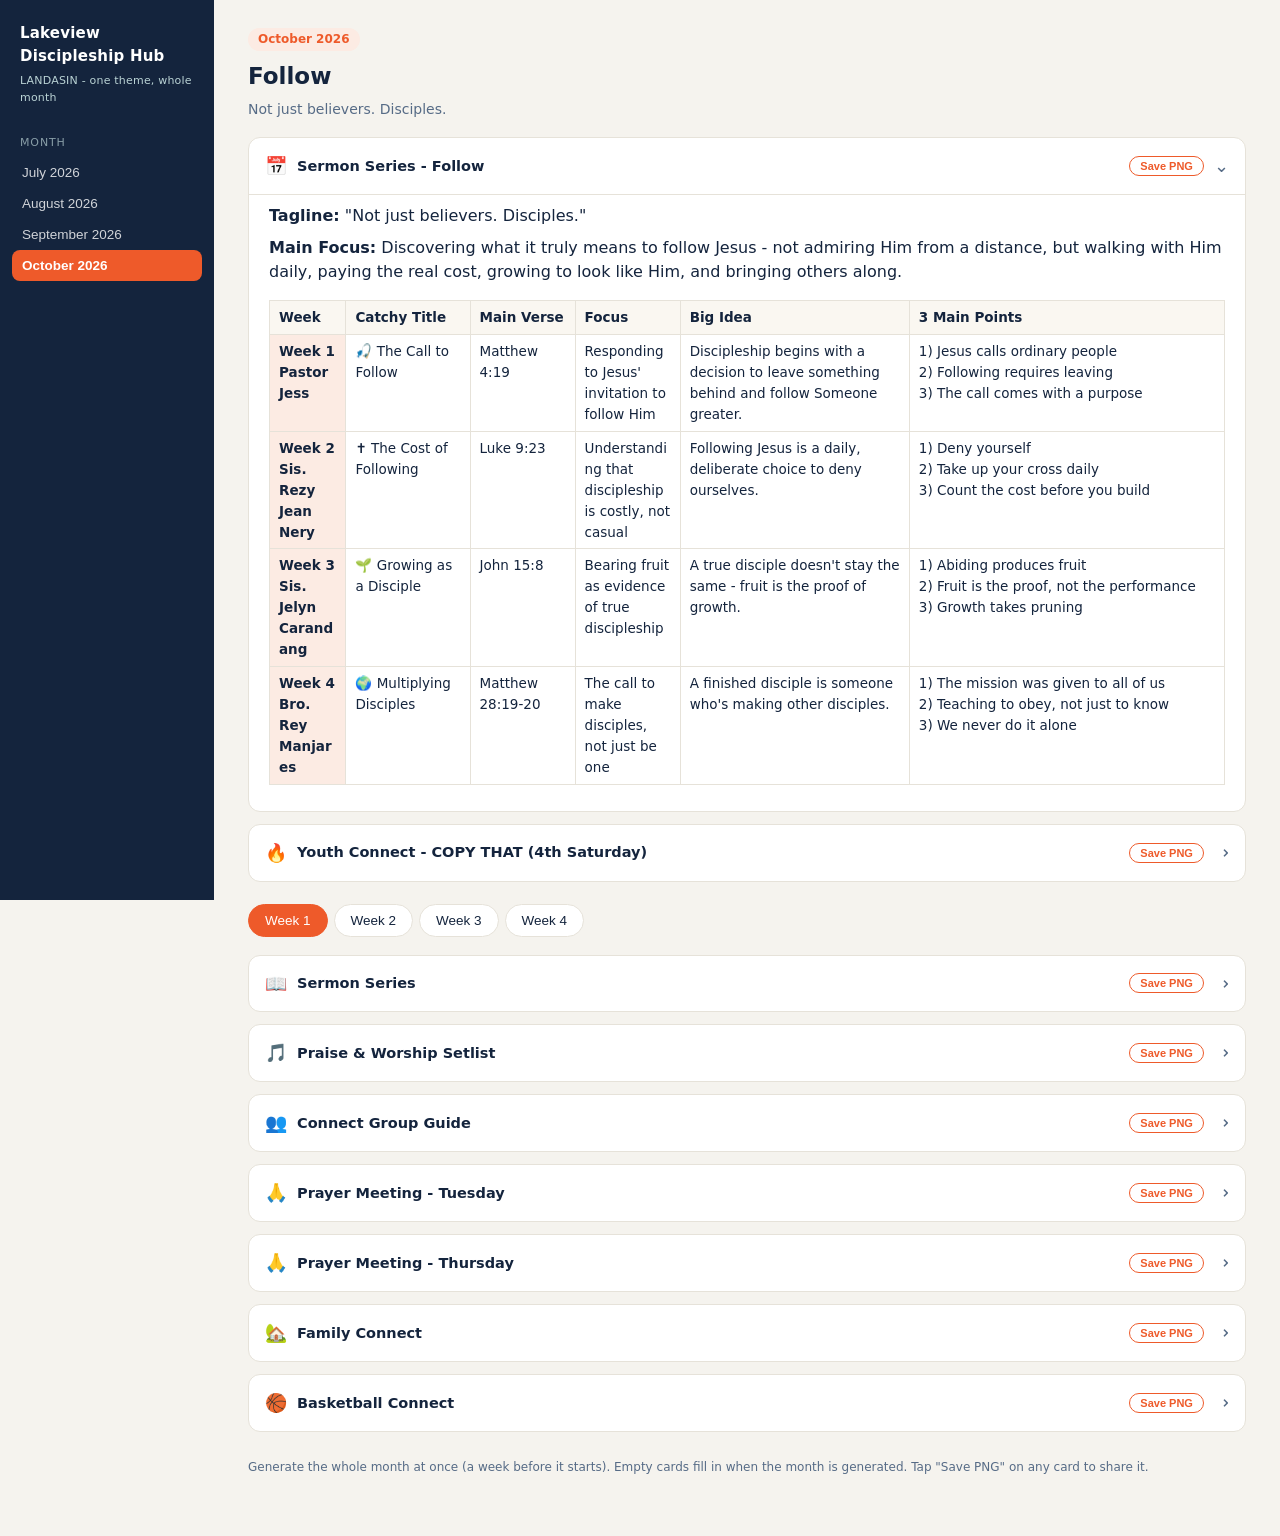
==== commit 52a70848: "discipleship-hub: default to current month instead of first month Co-Authored-By: Claude Sonnet 5 <n" ====
--- a/discipleship-hub/index.html
+++ b/discipleship-hub/index.html
@@ -3,7 +3,6 @@
 <head>
 <meta charset="utf-8">
 <meta name="viewport" content="width=device-width, initial-scale=1">
-<script>if(localStorage.getItem("lvumc_dh_unlocked")==="1"){document.documentElement.classList.add("unlocked");}</script>
 <title>Lakeview Discipleship Hub</title>
 <style>
   :root{
@@ -106,53 +105,16 @@
     .series{font-size:20px}
     .card-b{padding:2px 15px 16px}
   }
-  /* home button */
-  .home-link{display:inline-flex;align-items:center;gap:6px;color:var(--teal);font-size:13px;font-weight:600;
-    text-decoration:none;padding:7px 11px;border-radius:8px;margin-bottom:10px;border:1px solid rgba(255,255,255,.16)}
-  .home-link:hover{background:rgba(255,255,255,.10);color:#fff}
-  /* leader access gate */
-  html:not(.unlocked) .app{display:none}
-  #gate{position:fixed;inset:0;display:grid;place-items:center;background:var(--bg);padding:24px;z-index:100}
-  html.unlocked #gate{display:none}
-  .gate-card{background:var(--panel);border:1px solid var(--line);border-radius:16px;padding:32px 28px;max-width:360px;width:100%;text-align:center;box-shadow:0 24px 48px -24px rgba(20,36,61,.30)}
-  .gate-lock{width:46px;height:46px;border-radius:50%;background:var(--coral-soft);color:var(--coral);display:grid;place-items:center;margin:0 auto 14px}
-  .gate-eyebrow{font-size:12px;letter-spacing:.16em;text-transform:uppercase;color:var(--coral);font-weight:700;margin:0}
-  .gate-title{font-size:22px;margin:6px 0;color:var(--navy)}
-  .gate-sub{color:var(--muted);font-size:14px;margin:0 0 18px}
-  .gate-form{display:flex;flex-direction:column;gap:10px}
-  .gate-input{font-size:16px;padding:12px 14px;border:1px solid var(--line);border-radius:8px;background:#fff;color:var(--ink)}
-  .gate-input:focus{outline:2px solid var(--coral-soft);outline-offset:1px;border-color:var(--coral)}
-  .gate-btn{background:var(--coral);color:#fff;border:0;border-radius:999px;padding:12px;font-weight:600;font-size:15px;cursor:pointer}
-  .gate-btn:hover{filter:brightness(1.06)}
-  .gate-error{font-size:13px;color:#C0526A;min-height:18px;margin:2px 0 0;font-weight:500}
-  .gate-back{display:inline-block;margin-top:16px;font-size:13px;color:var(--muted);text-decoration:none}
-  .gate-back:hover{color:var(--coral);text-decoration:underline}
 </style>
 </head>
 <body>
 <div class="app">
   <aside class="side">
-    <a class="home-link" href="/">&#8592; Home</a>
     <div class="brand">Lakeview Discipleship Hub<small>LANDASIN - one theme, whole month</small></div>
     <div class="nav-h">Month</div>
     <div id="months"></div>
   </aside>
   <main class="main" id="main"><div class="msg">Loading...</div></main>
-</div>
-
-<div id="gate">
-  <div class="gate-card">
-    <div class="gate-lock" aria-hidden="true"><svg width="22" height="22" viewBox="0 0 24 24" fill="none" stroke="currentColor" stroke-width="1.8" stroke-linecap="round" stroke-linejoin="round"><rect x="4" y="10.5" width="16" height="10" rx="2"></rect><path d="M8 10.5V7a4 4 0 0 1 8 0v3.5"></path></svg></div>
-    <p class="gate-eyebrow">Lakeview UMC</p>
-    <h1 class="gate-title">Discipleship Hub</h1>
-    <p class="gate-sub">For our leaders. Please enter the access code.</p>
-    <form class="gate-form" id="gate-form">
-      <input class="gate-input" id="gate-input" type="password" inputmode="text" autocomplete="off" autocapitalize="off" spellcheck="false" placeholder="Access code" aria-label="Access code">
-      <button class="gate-btn" type="submit">Enter</button>
-      <p class="gate-error" id="gate-error" role="alert"></p>
-    </form>
-    <a class="gate-back" href="/">&#8592; Back to thelakeviewumc.com</a>
-  </div>
 </div>
 
 <script>
@@ -347,6 +309,23 @@
   render();
 }
 
+function currentMonthKey(){
+  const d = new Date();
+  return d.getFullYear() + '-' + String(d.getMonth()+1).padStart(2,'0');
+}
+
+function pickDefaultMonth(list){
+  if(!list.length) return null;
+  const keys = list.map(m => m.key).sort();
+  const today = currentMonthKey();
+  if(keys.includes(today)) return today;
+  // no exact match (e.g. content not built yet for this month) -
+  // use the latest month at or before today, else the earliest month available.
+  let best = null;
+  for(const k of keys){ if(k <= today) best = k; }
+  return best || keys[0];
+}
+
 async function boot(){
   try{
     const r = await fetch('data/index.json', {cache:'no-store'});
@@ -356,34 +335,10 @@
     document.getElementById('main').innerHTML = '<div class="msg">Could not load the month index. Serve this over a web server or GitHub Pages - opening the HTML directly from disk blocks data loading.</div>';
     return;
   }
-  if(monthsList.length) loadMonth(monthsList[0].key);
-}
-// ---- leader access gate (code stored only as a SHA-256 hash) ----
-const GATE_HASH = "f5538d84211cbd0eaceb0788814599e125ed4454e61a791374137af247f7d563";
-async function sha256hex(str){
-  const buf = await crypto.subtle.digest('SHA-256', new TextEncoder().encode(str));
-  return [...new Uint8Array(buf)].map(b => b.toString(16).padStart(2,'0')).join('');
-}
-let booted = false;
-function tryBoot(){ if(!booted){ booted = true; boot(); } }
-const gForm = document.getElementById('gate-form');
-if(gForm){
-  gForm.addEventListener('submit', async (e) => {
-    e.preventDefault();
-    const inp = document.getElementById('gate-input');
-    const err = document.getElementById('gate-error');
-    const h = await sha256hex((inp.value || '').trim());
-    if(h === GATE_HASH){
-      localStorage.setItem('lvumc_dh_unlocked','1');
-      document.documentElement.classList.add('unlocked');
-      err.textContent = ''; tryBoot();
-    } else {
-      err.textContent = 'That code is not correct. Please try again.';
-      inp.value = ''; inp.focus();
-    }
-  });
-}
-if(document.documentElement.classList.contains('unlocked')) tryBoot();
+  const start = pickDefaultMonth(monthsList);
+  if(start) loadMonth(start);
+}
+boot();
 </script>
 </body>
 </html>
